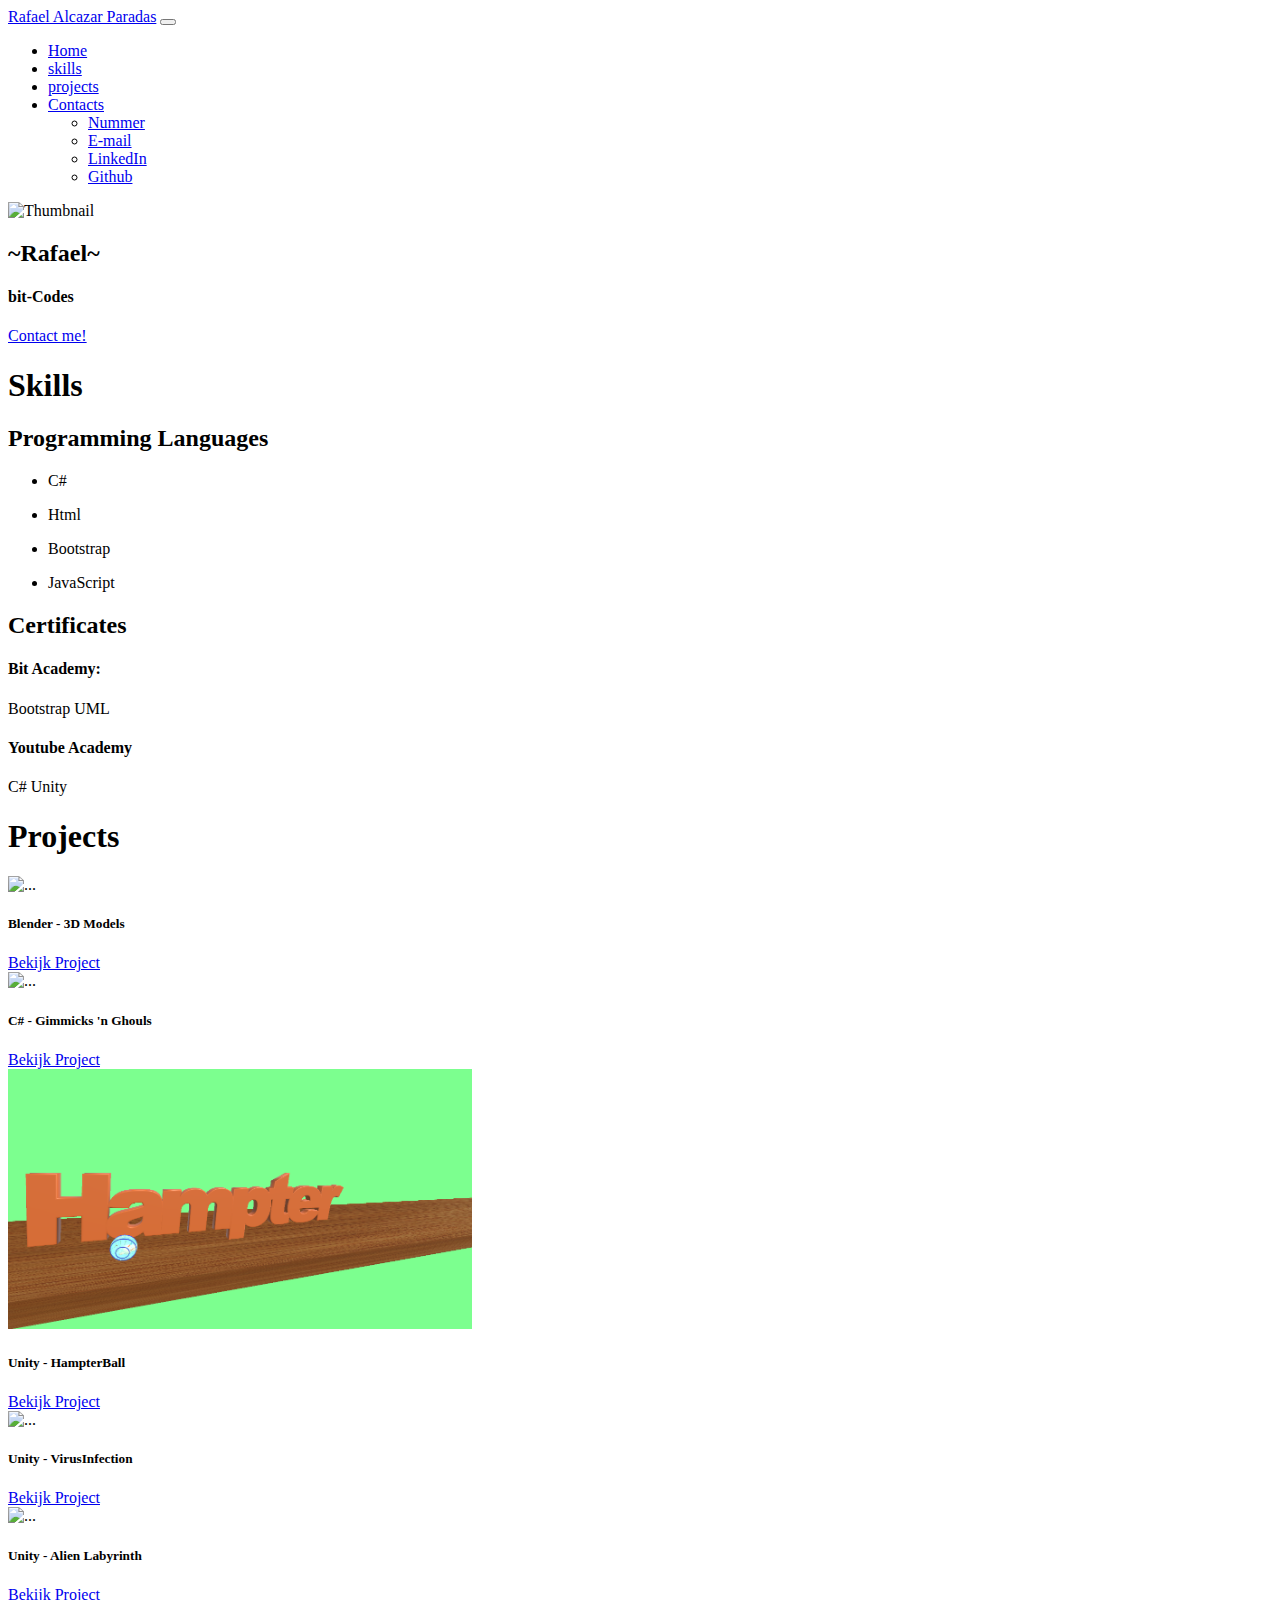
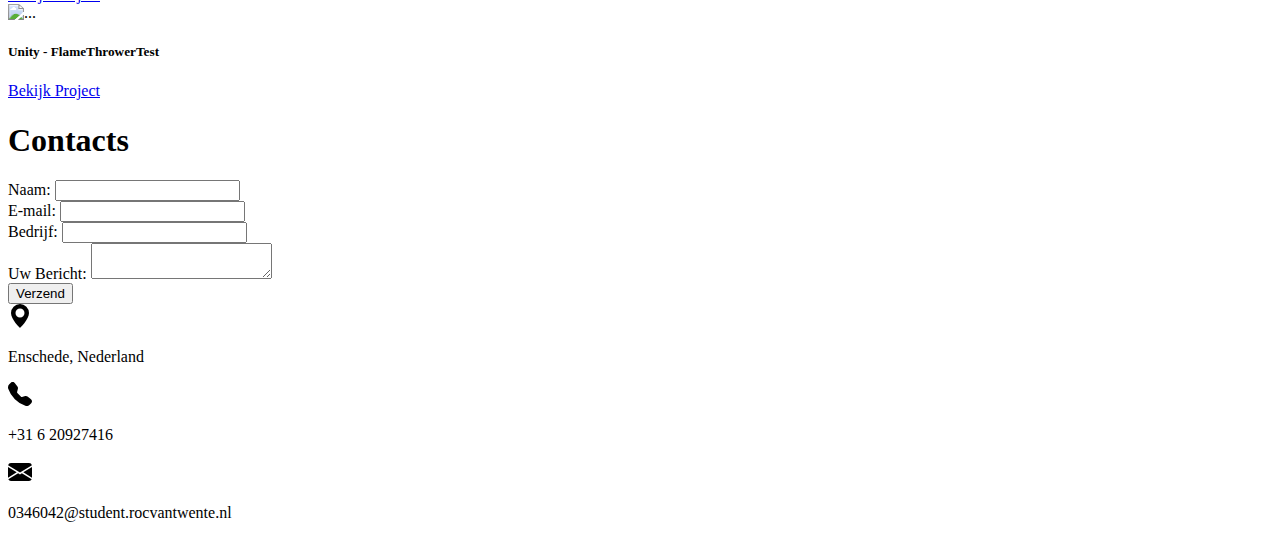
==== index.html @ 5693c3d3 "Add files via upload" ====
<!DOCTYPE html>
<html lang="en">

<head>
    <meta charset="UTF-8">
    <meta name="viewport" content="width=device-width, initial-scale=1.0">
    <title>Portfolio</title>

    <!-- Bootstrap Link -->
    <link href="https://cdn.jsdelivr.net/npm/bootstrap@5.3.2/dist/css/bootstrap.min.css" rel="stylesheet"
        integrity="sha384-T3c6CoIi6uLrA9TneNEoa7RxnatzjcDSCmG1MXxSR1GAsXEV/Dwwykc2MPK8M2HN" crossorigin="anonymous">
    <script src="https://cdn.jsdelivr.net/npm/bootstrap@5.3.2/dist/js/bootstrap.bundle.min.js"
        integrity="sha384-C6RzsynM9kWDrMNeT87bh95OGNyZPhcTNXj1NW7RuBCsyN/o0jlpcV8Qyq46cDfL"
        crossorigin="anonymous"></script>
</head>

<body>

    <!-- Navbar -->
    <nav class="navbar navbar-expand-lg bg-dark text-white" data-bs-theme="dark">
        <div class="container-fluid">
            <a class="navbar-brand fs-2" href="#">Rafael Alcazar Paradas</a>

            <button class="navbar-toggler" type="button" data-bs-toggle="collapse" data-bs-target="#navbarNav"
                aria-controls="navbarNav" aria-expanded="false" aria-label="Toggle navigation">
                <span class="navbar-toggler-icon"></span>
            </button>
        </div>

        <!-- navbar items -->
        <div class="collapse navbar-collapse p-1" id="navbarNav">
            <ul class="navbar-nav">
                <li class="nav-item">
                    <a class="nav-link active" aria-current="page" href="index.html">Home</a>
                </li>
                <li class="nav-item">
                    <a class="nav-link" href="#">skills</a>
                </li>
                <li class="nav-item">
                    <a class="nav-link" href="#">projects</a>
                </li>
                <li class="nav-item dropdown">
                    <a class="nav-link dropdown-toggle" href="#" role="button" data-bs-toggle="dropdown"
                        aria-expanded="false">
                        Contacts
                    </a>
                    <ul class="dropdown-menu">
                        <li><a class="dropdown-item" href="#">Nummer</a></li>
                        <li><a class="dropdown-item" href="#">E-mail</a></li>
                        <li><a class="dropdown-item" href="#">LinkedIn</a></li>
                        <li><a class="dropdown-item" href="#">Github</a></li>
                    </ul>
                </li>
            </ul>
        </div>
    </nav>

    <!--Thumbnail-->
    <header>
        <div class="card text-white border-0 ">
            <img src="https://picsum.photos/id/1/2000/700?grayscale" class="card-img w-100 img-fluid rounded-0" alt="Thumbnail">
            <div class="card-img-overlay">
                <div class="text-center">
                    <h2 class="card-title">~Rafael~</h2>
                    <h4 class="card-title">bit-Codes</h4>
                    <a href="#" class="btn btn-outline-light">Contact me!</a>
                </div>
            </div>
        </div>
    </header>

    <!--Skills-->
    <div class="container text-center py-3">
        <!--Title-->
        <h1>Skills</h1>
        <!--Programming Languages & Certificates-->
        <div class="row justify-content-center">
            <!--Programming Languages-->
            <div class="col-md-6 my-2">
                <div class="p-3 card h-100">
                    <h2 class="card-header bg-transparent">Programming Languages</h2>
                    <ul class="list-group list-group-flush">
                        <li class="list-group-item">
                            <p>C#</p>
                            <div class="progress" role="progressbar" aria-label="Default striped example"
                                aria-valuenow="10" aria-valuemin="0" aria-valuemax="100">
                                <div class="progress-bar progress-bar-striped" style="width: 70%"></div>
                            </div>
                        </li>

                        <li class="list-group-item">
                            <p>Html</p>
                            <div class="progress" role="progressbar" aria-label="Success striped example"
                                aria-valuenow="25" aria-valuemin="0" aria-valuemax="100">
                                <div class="progress-bar progress-bar-striped bg-success" style="width: 50%"></div>
                            </div>
                        </li>
                        <li class="list-group-item">
                            <p>Bootstrap</p>
                            <div class="progress" role="progressbar" aria-label="Info striped example"
                                aria-valuenow="50" aria-valuemin="0" aria-valuemax="100">
                                <div class="progress-bar progress-bar-striped bg-info" style="width: 35%"></div>
                            </div>
                        </li>
                        <li class="list-group-item">
                            <p>JavaScript</p>

                            <div class="progress" role="progressbar" aria-label="Warning striped example"
                                aria-valuenow="75" aria-valuemin="0" aria-valuemax="100">
                                <div class="progress-bar progress-bar-striped bg-warning" style="width: 5%"></div>
                            </div>
                        </li>
                    </ul>
                </div>
            </div>

            <!--Certificates-->
            <div class="col-md-6 my-2">
                <div class="p-3 card h-100">
                    <h2 class="card-header bg-transparent">Certificates</h2>
                    <h4 class="py-2">Bit Academy:</h4>
                    <span class="border border-1 p-1">Bootstrap</span>
                    <span class="border border-1 p-1">UML</span>

                    <h4 class="py-2">Youtube Academy</h4>
                    <span class="border border-1 p-1">C#</span>
                    <span class="border border-1 p-1">Unity</span>

                </div>
            </div>
        </div>
    </div>

    <!--Projects-->
    <div class="container text-center">
        <h1>Projects</h1>
        <div class="row row-cols-1 row-cols-md-3 g-4 py-3">
            <!--3D Models-->
            <div class="col">
                <div class="card h-100">
                    <img src="https://picsum.photos/2000/1250" class="card-img-top" alt="...">
                    <div class="card-body">
                        <h5 class="card-title">Blender - 3D Models</h5>
                        <a href="#" class="card-link">Bekijk Project</a>
                    </div>
                </div>
            </div>
            <!--Gimmicks And Ghouls-->
            <div class="col">
                <div class="card h-100">
                    <img src="https://picsum.photos/2000/1250" class="card-img-top" alt="...">
                    <div class="card-body">
                        <h5 class="card-title">C# - Gimmicks 'n Ghouls</h5>
                        <a href="#" class="card-link">Bekijk Project</a>
                    </div>
                </div>
            </div>
            <!--HampterBall-->
            <div class="col">
                <div class="card h-100">
                    <img src="HampterBall.png" class="card-img-top" style="height: 260px;" alt="HampterBall">
                    <div class="card-body">
                        <h5 class="card-title">Unity - HampterBall</h5>
                        <a href="hampterBall.html" class="card-link">Bekijk Project</a>
                    </div>
                </div>
            </div>
            <!--VirusInfection-->
            <div class="col">
                <div class="card h-100">
                    <img src="https://picsum.photos/2000/1250" class="card-img-top" alt="...">
                    <div class="card-body">
                        <h5 class="card-title">Unity - VirusInfection</h5>
                        <a href="#" class="card-link">Bekijk Project</a>
                    </div>
                </div>
            </div>
            <!--Alien Labyrinth-->
            <div class="col">
                <div class="card h-100">
                    <img src="https://picsum.photos/2000/1250" class="card-img-top" alt="...">
                    <div class="card-body">
                        <h5 class="card-title">Unity - Alien Labyrinth</h5>
                        <a href="#" class="card-link">Bekijk Project</a>
                    </div>
                </div>
            </div>
            <!--FlameThrowerTest-->
            <div class="col">
                <div class="card h-100">
                    <img src="https://picsum.photos/2000/1250" class="card-img-top" alt="...">
                    <div class="card-body">
                        <h5 class="card-title">Unity - FlameThrowerTest</h5>
                        <a href="#" class="card-link">Bekijk Project</a>
                    </div>
                </div>
            </div>
        </div>
    </div>
    
    <!--Contacts-->
    <div class="container text-center py-2">
        <h1>Contacts</h1>
        <!--Upper-->
        <div class="row text-center">
            <!--Invul-->
            <div class="col-sm-8">
                <form>
                    <div class="row">
                        <div class="col-md-6 my-2 py-2">
                            <label for="Naam" class="form-label">Naam:</label>
                            <input type="email" class="form-control" id="Naam">
                        </div>
                        <div class="col-md-6 my-2 py-2">
                            <label for="Email" class="form-label">E-mail:</label>
                            <input type="email" class="form-control" id="Email">
                        </div>
                    </div>
                    <div class="row">
                        <div class="col py-2">
                            <label for="Bedrijf" class="form-label">Bedrijf:</label>
                            <input type="email" class="form-control" id="Bedrijf">
                        </div>
                    </div>
                    <div class="row">
                        <div class="col py-2">
                            <label for="Uwbericht" class="form-label">Uw Bericht:</label>
                            <textarea class="form-control" id="Uwbericht" required></textarea>
                        </div>
                    </div>
                    <div class="row">
                        <div class="col col-sm-12 py-2">
                            <button type="submit" class="btn btn-primary">Verzend</button>
                        </div>
                    </div>
                </form>
            </div>

            <!--Info-->
            <div class="col-sm-4 p-5">
                <svg xmlns="http://www.w3.org/2000/svg" width="24" height="24" fill="currentColor"
                    class="bi bi-geo-alt-fill" viewBox="0 0 16 16">
                    <path d="M8 16s6-5.686 6-10A6 6 0 0 0 2 6c0 4.314 6 10 6 10m0-7a3 3 0 1 1 0-6 3 3 0 0 1 0 6" />
                </svg>
                <p>Enschede, Nederland</p>

                <svg xmlns="http://www.w3.org/2000/svg" width="24" height="24" fill="currentColor"
                    class="bi bi-telephone-fill" viewBox="0 0 16 16">
                    <path fill-rule="evenodd"
                        d="M1.885.511a1.745 1.745 0 0 1 2.61.163L6.29 2.98c.329.423.445.974.315 1.494l-.547 2.19a.678.678 0 0 0 .178.643l2.457 2.457a.678.678 0 0 0 .644.178l2.189-.547a1.745 1.745 0 0 1 1.494.315l2.306 1.794c.829.645.905 1.87.163 2.611l-1.034 1.034c-.74.74-1.846 1.065-2.877.702a18.634 18.634 0 0 1-7.01-4.42 18.634 18.634 0 0 1-4.42-7.009c-.362-1.03-.037-2.137.703-2.877L1.885.511z" />
                </svg>
                <p>+31 6 20927416</p>

                <svg xmlns="http://www.w3.org/2000/svg" width="24" height="24" fill="currentColor"
                    class="bi bi-envelope-fill" viewBox="0 0 16 16">
                    <path
                        d="M.05 3.555A2 2 0 0 1 2 2h12a2 2 0 0 1 1.95 1.555L8 8.414.05 3.555ZM0 4.697v7.104l5.803-3.558zM6.761 8.83l-6.57 4.027A2 2 0 0 0 2 14h12a2 2 0 0 0 1.808-1.144l-6.57-4.027L8 9.586l-1.239-.757Zm3.436-.586L16 11.801V4.697l-5.803 3.546Z" />
                </svg>
                <p>0346042@student.rocvantwente.nl</p>
            </div>
        </div>
    </div>
</body>

</html>
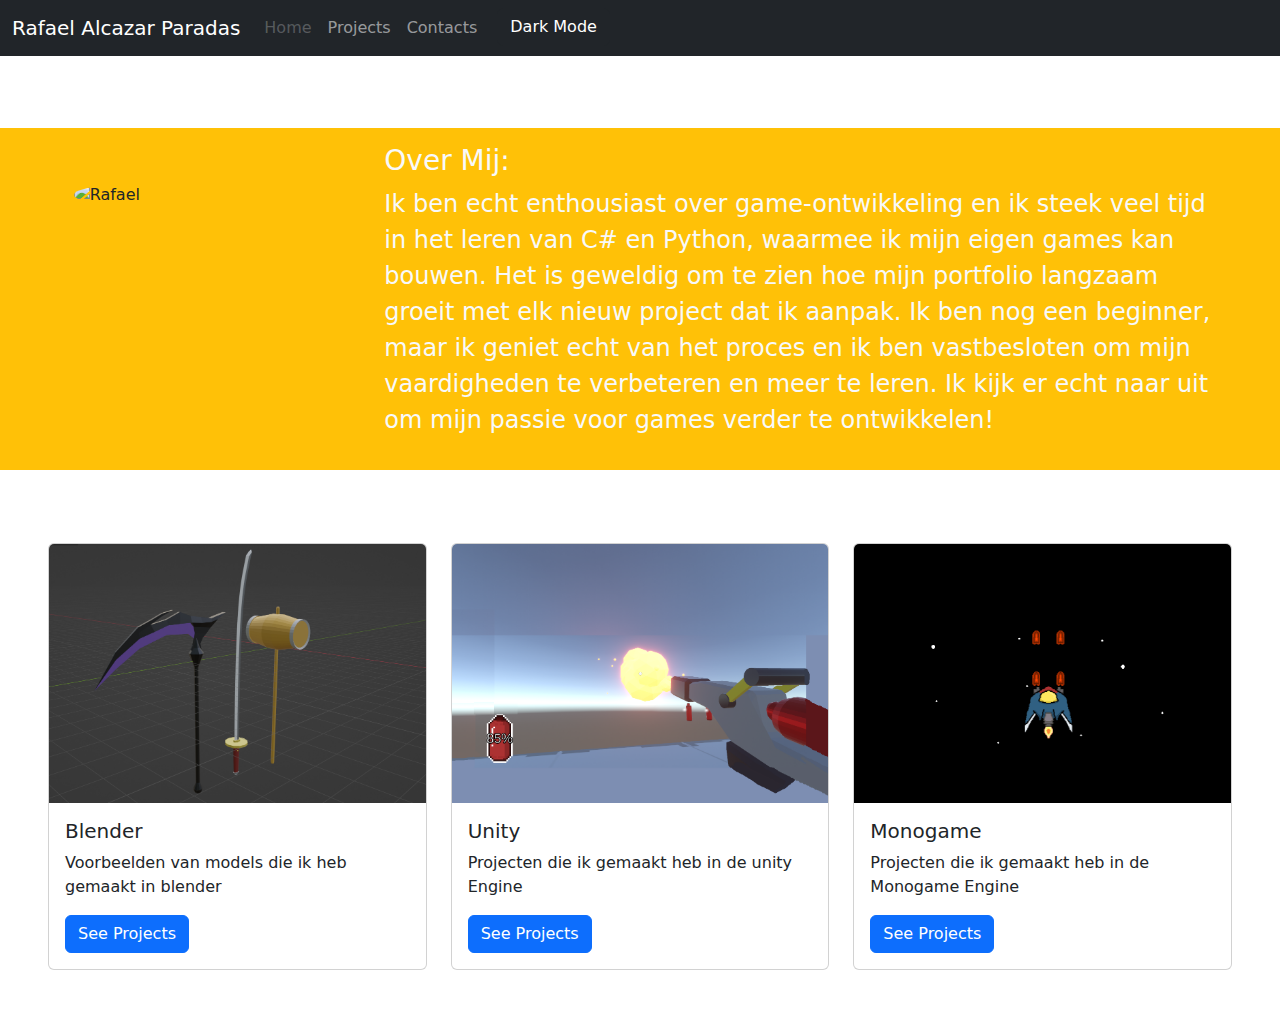
==== commit bf93255a: "New website Yippeee" ====
--- a/index.html
+++ b/index.html
@@ -1,265 +1,102 @@
-<!DOCTYPE html>
-<html lang="en">
-
-<head>
-    <meta charset="UTF-8">
-    <meta name="viewport" content="width=device-width, initial-scale=1.0">
-    <title>Portfolio</title>
-
-    <!-- Bootstrap Link -->
-    <link href="https://cdn.jsdelivr.net/npm/bootstrap@5.3.2/dist/css/bootstrap.min.css" rel="stylesheet"
-        integrity="sha384-T3c6CoIi6uLrA9TneNEoa7RxnatzjcDSCmG1MXxSR1GAsXEV/Dwwykc2MPK8M2HN" crossorigin="anonymous">
-    <script src="https://cdn.jsdelivr.net/npm/bootstrap@5.3.2/dist/js/bootstrap.bundle.min.js"
-        integrity="sha384-C6RzsynM9kWDrMNeT87bh95OGNyZPhcTNXj1NW7RuBCsyN/o0jlpcV8Qyq46cDfL"
-        crossorigin="anonymous"></script>
-</head>
-
-<body>
-
-    <!-- Navbar -->
-    <nav class="navbar navbar-expand-lg bg-dark text-white" data-bs-theme="dark">
-        <div class="container-fluid">
-            <a class="navbar-brand fs-2" href="#">Rafael Alcazar Paradas</a>
-
-            <button class="navbar-toggler" type="button" data-bs-toggle="collapse" data-bs-target="#navbarNav"
-                aria-controls="navbarNav" aria-expanded="false" aria-label="Toggle navigation">
-                <span class="navbar-toggler-icon"></span>
-            </button>
-        </div>
-
-        <!-- navbar items -->
-        <div class="collapse navbar-collapse p-1" id="navbarNav">
-            <ul class="navbar-nav">
-                <li class="nav-item">
-                    <a class="nav-link active" aria-current="page" href="index.html">Home</a>
-                </li>
-                <li class="nav-item">
-                    <a class="nav-link" href="#">skills</a>
-                </li>
-                <li class="nav-item">
-                    <a class="nav-link" href="#">projects</a>
-                </li>
-                <li class="nav-item dropdown">
-                    <a class="nav-link dropdown-toggle" href="#" role="button" data-bs-toggle="dropdown"
-                        aria-expanded="false">
-                        Contacts
-                    </a>
-                    <ul class="dropdown-menu">
-                        <li><a class="dropdown-item" href="#">Nummer</a></li>
-                        <li><a class="dropdown-item" href="#">E-mail</a></li>
-                        <li><a class="dropdown-item" href="#">LinkedIn</a></li>
-                        <li><a class="dropdown-item" href="#">Github</a></li>
-                    </ul>
-                </li>
-            </ul>
-        </div>
-    </nav>
-
-    <!--Thumbnail-->
-    <header>
-        <div class="card text-white border-0 ">
-            <img src="https://picsum.photos/id/1/2000/700?grayscale" class="card-img w-100 img-fluid rounded-0" alt="Thumbnail">
-            <div class="card-img-overlay">
-                <div class="text-center">
-                    <h2 class="card-title">~Rafael~</h2>
-                    <h4 class="card-title">bit-Codes</h4>
-                    <a href="#" class="btn btn-outline-light">Contact me!</a>
-                </div>
-            </div>
-        </div>
-    </header>
-
-    <!--Skills-->
-    <div class="container text-center py-3">
-        <!--Title-->
-        <h1>Skills</h1>
-        <!--Programming Languages & Certificates-->
-        <div class="row justify-content-center">
-            <!--Programming Languages-->
-            <div class="col-md-6 my-2">
-                <div class="p-3 card h-100">
-                    <h2 class="card-header bg-transparent">Programming Languages</h2>
-                    <ul class="list-group list-group-flush">
-                        <li class="list-group-item">
-                            <p>C#</p>
-                            <div class="progress" role="progressbar" aria-label="Default striped example"
-                                aria-valuenow="10" aria-valuemin="0" aria-valuemax="100">
-                                <div class="progress-bar progress-bar-striped" style="width: 70%"></div>
-                            </div>
-                        </li>
-
-                        <li class="list-group-item">
-                            <p>Html</p>
-                            <div class="progress" role="progressbar" aria-label="Success striped example"
-                                aria-valuenow="25" aria-valuemin="0" aria-valuemax="100">
-                                <div class="progress-bar progress-bar-striped bg-success" style="width: 50%"></div>
-                            </div>
-                        </li>
-                        <li class="list-group-item">
-                            <p>Bootstrap</p>
-                            <div class="progress" role="progressbar" aria-label="Info striped example"
-                                aria-valuenow="50" aria-valuemin="0" aria-valuemax="100">
-                                <div class="progress-bar progress-bar-striped bg-info" style="width: 35%"></div>
-                            </div>
-                        </li>
-                        <li class="list-group-item">
-                            <p>JavaScript</p>
-
-                            <div class="progress" role="progressbar" aria-label="Warning striped example"
-                                aria-valuenow="75" aria-valuemin="0" aria-valuemax="100">
-                                <div class="progress-bar progress-bar-striped bg-warning" style="width: 5%"></div>
-                            </div>
-                        </li>
-                    </ul>
-                </div>
-            </div>
-
-            <!--Certificates-->
-            <div class="col-md-6 my-2">
-                <div class="p-3 card h-100">
-                    <h2 class="card-header bg-transparent">Certificates</h2>
-                    <h4 class="py-2">Bit Academy:</h4>
-                    <span class="border border-1 p-1">Bootstrap</span>
-                    <span class="border border-1 p-1">UML</span>
-
-                    <h4 class="py-2">Youtube Academy</h4>
-                    <span class="border border-1 p-1">C#</span>
-                    <span class="border border-1 p-1">Unity</span>
-
-                </div>
-            </div>
-        </div>
-    </div>
-
-    <!--Projects-->
-    <div class="container text-center">
-        <h1>Projects</h1>
-        <div class="row row-cols-1 row-cols-md-3 g-4 py-3">
-            <!--3D Models-->
-            <div class="col">
-                <div class="card h-100">
-                    <img src="https://picsum.photos/2000/1250" class="card-img-top" alt="...">
-                    <div class="card-body">
-                        <h5 class="card-title">Blender - 3D Models</h5>
-                        <a href="#" class="card-link">Bekijk Project</a>
-                    </div>
-                </div>
-            </div>
-            <!--Gimmicks And Ghouls-->
-            <div class="col">
-                <div class="card h-100">
-                    <img src="https://picsum.photos/2000/1250" class="card-img-top" alt="...">
-                    <div class="card-body">
-                        <h5 class="card-title">C# - Gimmicks 'n Ghouls</h5>
-                        <a href="#" class="card-link">Bekijk Project</a>
-                    </div>
-                </div>
-            </div>
-            <!--HampterBall-->
-            <div class="col">
-                <div class="card h-100">
-                    <img src="HampterBall.png" class="card-img-top" style="height: 260px;" alt="HampterBall">
-                    <div class="card-body">
-                        <h5 class="card-title">Unity - HampterBall</h5>
-                        <a href="hampterBall.html" class="card-link">Bekijk Project</a>
-                    </div>
-                </div>
-            </div>
-            <!--VirusInfection-->
-            <div class="col">
-                <div class="card h-100">
-                    <img src="https://picsum.photos/2000/1250" class="card-img-top" alt="...">
-                    <div class="card-body">
-                        <h5 class="card-title">Unity - VirusInfection</h5>
-                        <a href="#" class="card-link">Bekijk Project</a>
-                    </div>
-                </div>
-            </div>
-            <!--Alien Labyrinth-->
-            <div class="col">
-                <div class="card h-100">
-                    <img src="https://picsum.photos/2000/1250" class="card-img-top" alt="...">
-                    <div class="card-body">
-                        <h5 class="card-title">Unity - Alien Labyrinth</h5>
-                        <a href="#" class="card-link">Bekijk Project</a>
-                    </div>
-                </div>
-            </div>
-            <!--FlameThrowerTest-->
-            <div class="col">
-                <div class="card h-100">
-                    <img src="https://picsum.photos/2000/1250" class="card-img-top" alt="...">
-                    <div class="card-body">
-                        <h5 class="card-title">Unity - FlameThrowerTest</h5>
-                        <a href="#" class="card-link">Bekijk Project</a>
-                    </div>
-                </div>
-            </div>
-        </div>
-    </div>
-    
-    <!--Contacts-->
-    <div class="container text-center py-2">
-        <h1>Contacts</h1>
-        <!--Upper-->
-        <div class="row text-center">
-            <!--Invul-->
-            <div class="col-sm-8">
-                <form>
-                    <div class="row">
-                        <div class="col-md-6 my-2 py-2">
-                            <label for="Naam" class="form-label">Naam:</label>
-                            <input type="email" class="form-control" id="Naam">
-                        </div>
-                        <div class="col-md-6 my-2 py-2">
-                            <label for="Email" class="form-label">E-mail:</label>
-                            <input type="email" class="form-control" id="Email">
-                        </div>
-                    </div>
-                    <div class="row">
-                        <div class="col py-2">
-                            <label for="Bedrijf" class="form-label">Bedrijf:</label>
-                            <input type="email" class="form-control" id="Bedrijf">
-                        </div>
-                    </div>
-                    <div class="row">
-                        <div class="col py-2">
-                            <label for="Uwbericht" class="form-label">Uw Bericht:</label>
-                            <textarea class="form-control" id="Uwbericht" required></textarea>
-                        </div>
-                    </div>
-                    <div class="row">
-                        <div class="col col-sm-12 py-2">
-                            <button type="submit" class="btn btn-primary">Verzend</button>
-                        </div>
-                    </div>
-                </form>
-            </div>
-
-            <!--Info-->
-            <div class="col-sm-4 p-5">
-                <svg xmlns="http://www.w3.org/2000/svg" width="24" height="24" fill="currentColor"
-                    class="bi bi-geo-alt-fill" viewBox="0 0 16 16">
-                    <path d="M8 16s6-5.686 6-10A6 6 0 0 0 2 6c0 4.314 6 10 6 10m0-7a3 3 0 1 1 0-6 3 3 0 0 1 0 6" />
-                </svg>
-                <p>Enschede, Nederland</p>
-
-                <svg xmlns="http://www.w3.org/2000/svg" width="24" height="24" fill="currentColor"
-                    class="bi bi-telephone-fill" viewBox="0 0 16 16">
-                    <path fill-rule="evenodd"
-                        d="M1.885.511a1.745 1.745 0 0 1 2.61.163L6.29 2.98c.329.423.445.974.315 1.494l-.547 2.19a.678.678 0 0 0 .178.643l2.457 2.457a.678.678 0 0 0 .644.178l2.189-.547a1.745 1.745 0 0 1 1.494.315l2.306 1.794c.829.645.905 1.87.163 2.611l-1.034 1.034c-.74.74-1.846 1.065-2.877.702a18.634 18.634 0 0 1-7.01-4.42 18.634 18.634 0 0 1-4.42-7.009c-.362-1.03-.037-2.137.703-2.877L1.885.511z" />
-                </svg>
-                <p>+31 6 20927416</p>
-
-                <svg xmlns="http://www.w3.org/2000/svg" width="24" height="24" fill="currentColor"
-                    class="bi bi-envelope-fill" viewBox="0 0 16 16">
-                    <path
-                        d="M.05 3.555A2 2 0 0 1 2 2h12a2 2 0 0 1 1.95 1.555L8 8.414.05 3.555ZM0 4.697v7.104l5.803-3.558zM6.761 8.83l-6.57 4.027A2 2 0 0 0 2 14h12a2 2 0 0 0 1.808-1.144l-6.57-4.027L8 9.586l-1.239-.757Zm3.436-.586L16 11.801V4.697l-5.803 3.546Z" />
-                </svg>
-                <p>0346042@student.rocvantwente.nl</p>
-            </div>
-        </div>
-    </div>
-</body>
-
+<!DOCTYPE html>
+<html lang="en">
+
+<head>
+    <title>Portfolio Rafael</title>
+    <meta charset="utf-8">
+    <meta name="viewport" content="width=device-width, initial-scale=1">
+    <link href="https://cdn.jsdelivr.net/npm/bootstrap@5.3.3/dist/css/bootstrap.min.css" rel="stylesheet">
+    <script src="https://cdn.jsdelivr.net/npm/bootstrap@5.3.3/dist/js/bootstrap.bundle.min.js"></script>
+    <script src="script.js"></script>
+</head>
+
+<body style="max-width: 100%; overflow-x: hidden;">
+
+    <!--Navbar-->
+    <nav id="AlrDark" class="navbar navbar-expand-sm bg-dark navbar-dark fixed-top justify-content-center">
+        <div class="container-fluid">
+            <a class="navbar-brand" href="#">Rafael Alcazar Paradas</a>
+            <button class="navbar-toggler" type="button" data-bs-toggle="collapse" data-bs-target="#collapsibleNavbar">
+                <span class="navbar-toggler-icon"></span>
+            </button>
+            <div class="collapse navbar-collapse" id="collapsibleNavbar">
+                <!-- Links -->
+                <ul class="navbar-nav">
+                    <li class="nav-item">
+                        <a class="nav-link disabled" href="#">Home</a>
+                    </li>
+                    <li class="nav-item">
+                        <a class="nav-link" href="#Projects">Projects</a>
+                    </li>
+                    <li class="nav-item">
+                        <a class="nav-link" href="#">Contacts</a>
+                    </li>
+                    <li>
+                        <div id="Buttonbg" class="container bg-transparent">
+                            <button id="button" type="button" class="btn btn-dark" onclick="DarkMode()">Dark Mode</button>
+                        </div>
+                    </li>
+                </ul>
+            </div>
+        </div>
+    </nav>
+
+    <!--Bottom text-->
+    <div class="row justify-content-center container.fluid bg-warning" style="margin-top:10%; margin-bottom:2%;">
+        <div class="col-xl-2 container rounded-1">
+            <img id="Picture" src="rafael.jpg" style="
+            width: 80%; margin-top: 20%" class="card-img-top rounded-circle py-3 mx-auto d-block" alt="Rafael">
+        </div>
+        <div class="col-sm-8 container-fluid text-light p-3">
+            <h3>Over Mij:</h3>
+            <p class="fs-4">Ik ben echt enthousiast over game-ontwikkeling en ik steek veel tijd in het leren van C# en
+                Python,
+                waarmee
+                ik mijn eigen games kan bouwen. Het is geweldig om te zien hoe mijn portfolio langzaam groeit met elk
+                nieuw
+                project dat ik aanpak. Ik ben nog een beginner, maar ik geniet echt van het proces en ik ben
+                vastbesloten om
+                mijn vaardigheden te verbeteren en meer te leren. Ik kijk er echt naar uit om mijn passie voor games
+                verder
+                te ontwikkelen!</p>
+        </div>
+    </div>
+
+    <div id="Projects" class="row justify-content-center row-cols-1 row-cols-md-3 g-4 p-5">
+        <div class="col">
+            <div class="card h-100">
+                <img src="Blender.png" class="card-img-top" alt="Blender">
+                <div class="card-body">
+                    <h5 class="card-title">Blender</h5>
+                    <p class="card-text">Voorbeelden van models die ik heb gemaakt in blender</p>
+                    <a href="blender.html" class="btn btn-primary">See Projects</a>
+                </div>
+            </div>
+        </div>
+        <div class="col">
+            <div class="card h-100">
+                <img src="FlamethrowerTechDemo.png" class="card-img-top" alt="Unity">
+                <div class="card-body">
+                    <h5 class="card-title">Unity</h5>
+                    <p class="card-text">Projecten die ik gemaakt heb in de unity Engine</p>
+                    <a href="#" class="btn btn-primary">See Projects</a>
+                </div>
+            </div>
+        </div>
+        <div class="col">
+            <div class="card h-100">
+                <img src="SpaceShooter.png" class="card-img-top" alt="monogame">
+                <div class="card-body">
+                    <h5 class="card-title">Monogame</h5>
+                    <p class="card-text">Projecten die ik gemaakt heb in de Monogame Engine</p>
+                    <a href="monogame.html" class="btn btn-primary">See Projects</a>
+                </div>
+            </div>
+        </div>
+    </div>
+
+
+
+</body>
+
 </html>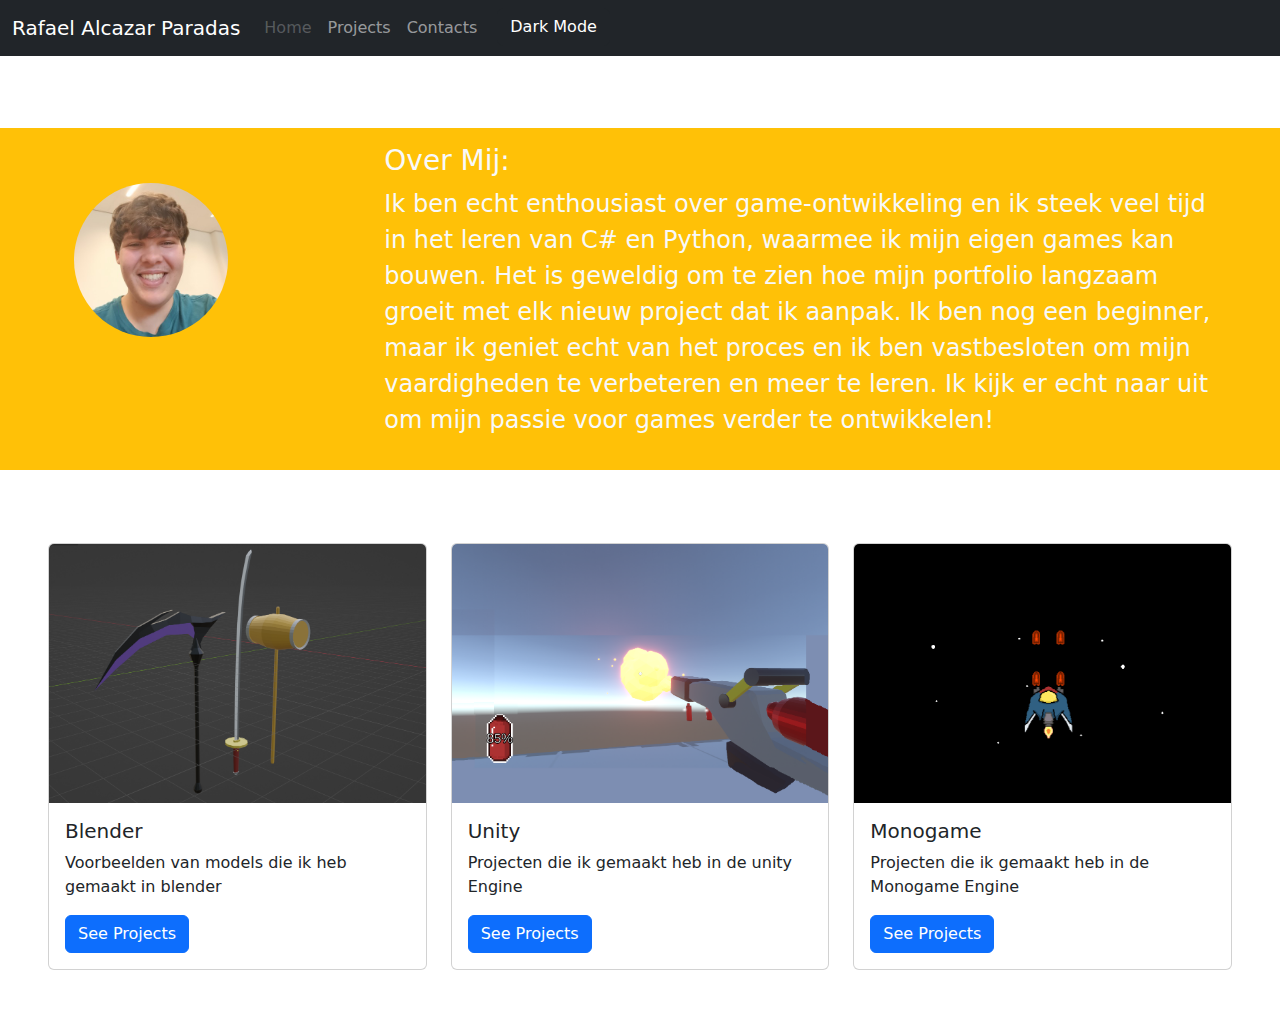
==== commit 7e3cdf8d: "hoofdletters verandert" ====
--- a/index.html
+++ b/index.html
@@ -44,7 +44,7 @@
     <!--Bottom text-->
     <div class="row justify-content-center container.fluid bg-warning" style="margin-top:10%; margin-bottom:2%;">
         <div class="col-xl-2 container rounded-1">
-            <img id="Picture" src="rafael.jpg" style="
+            <img id="Picture" src="Rafael.jpg" style="
             width: 80%; margin-top: 20%" class="card-img-top rounded-circle py-3 mx-auto d-block" alt="Rafael">
         </div>
         <div class="col-sm-8 container-fluid text-light p-3">
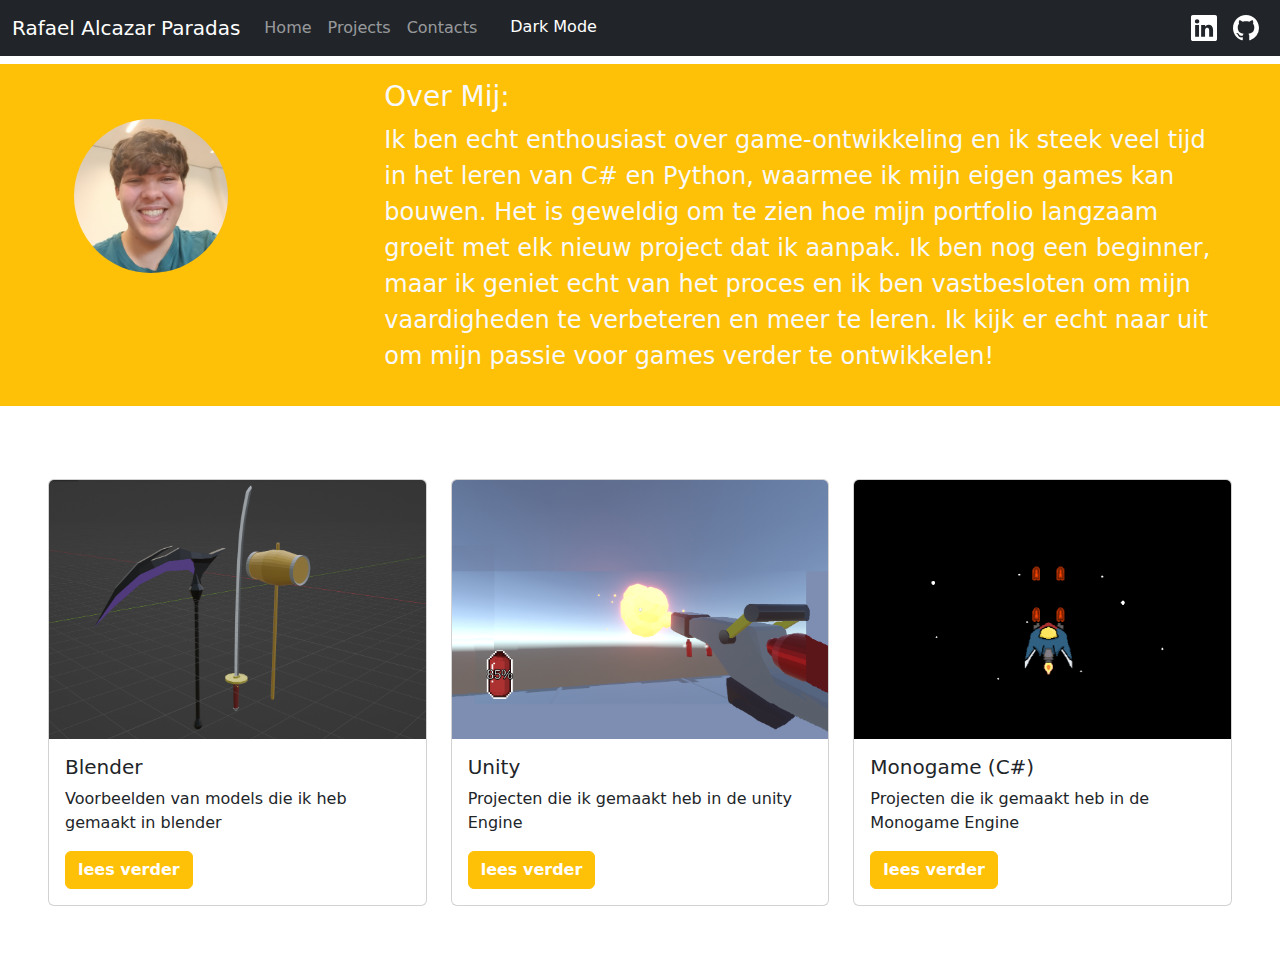
==== commit 4f0e6e0d: "Locatie fix" ====
--- a/index.html
+++ b/index.html
@@ -8,6 +8,7 @@
     <link href="https://cdn.jsdelivr.net/npm/bootstrap@5.3.3/dist/css/bootstrap.min.css" rel="stylesheet">
     <script src="https://cdn.jsdelivr.net/npm/bootstrap@5.3.3/dist/js/bootstrap.bundle.min.js"></script>
     <script src="script.js"></script>
+    <link rel="stylesheet" href="inline.css">
 </head>
 
 <body style="max-width: 100%; overflow-x: hidden;">
@@ -23,18 +24,35 @@
                 <!-- Links -->
                 <ul class="navbar-nav">
                     <li class="nav-item">
-                        <a class="nav-link disabled" href="#">Home</a>
+                        <a class="nav-link" href="index.html">Home</a>
                     </li>
                     <li class="nav-item">
-                        <a class="nav-link" href="#Projects">Projects</a>
+                        <a class="nav-link" href="index.html#Projects">Projects</a>
                     </li>
                     <li class="nav-item">
                         <a class="nav-link" href="#">Contacts</a>
                     </li>
                     <li>
                         <div id="Buttonbg" class="container bg-transparent">
-                            <button id="button" type="button" class="btn btn-dark" onclick="DarkMode()">Dark Mode</button>
+                            <button id="button" type="button" class="btn btn-dark" onclick="DarkMode()">Dark
+                                Mode</button>
                         </div>
+                    </li>
+                </ul>
+                <ul class="navbar-nav iconClass"> 
+                    <li class="nav-item px-2">
+                        <svg xmlns="http://www.w3.org/2000/svg" width="26" height="26" fill="white"
+                            class="bi bi-linkedin" viewBox="0 0 16 16">
+                            <path
+                                d="M0 1.146C0 .513.526 0 1.175 0h13.65C15.474 0 16 .513 16 1.146v13.708c0 .633-.526 1.146-1.175 1.146H1.175C.526 16 0 15.487 0 14.854zm4.943 12.248V6.169H2.542v7.225zm-1.2-8.212c.837 0 1.358-.554 1.358-1.248-.015-.709-.52-1.248-1.342-1.248S2.4 3.226 2.4 3.934c0 .694.521 1.248 1.327 1.248zm4.908 8.212V9.359c0-.216.016-.432.08-.586.173-.431.568-.878 1.232-.878.869 0 1.216.662 1.216 1.634v3.865h2.401V9.25c0-2.22-1.184-3.252-2.764-3.252-1.274 0-1.845.7-2.165 1.193v.025h-.016l.016-.025V6.169h-2.4c.03.678 0 7.225 0 7.225z" />
+                        </svg>
+                    </li>
+                    <li class="nav-item px-2"> 
+                        <svg xmlns="http://www.w3.org/2000/svg" width="26" height="26" fill="white"
+                            class="bi bi-github" viewBox="0 0 16 16">
+                            <path
+                                d="M8 0C3.58 0 0 3.58 0 8c0 3.54 2.29 6.53 5.47 7.59.4.07.55-.17.55-.38 0-.19-.01-.82-.01-1.49-2.01.37-2.53-.49-2.69-.94-.09-.23-.48-.94-.82-1.13-.28-.15-.68-.52-.01-.53.63-.01 1.08.58 1.23.82.72 1.21 1.87.87 2.33.66.07-.52.28-.87.51-1.07-1.78-.2-3.64-.89-3.64-3.95 0-.87.31-1.59.82-2.15-.08-.2-.36-1.02.08-2.12 0 0 .67-.21 2.2.82.64-.18 1.32-.27 2-.27s1.36.09 2 .27c1.53-1.04 2.2-.82 2.2-.82.44 1.1.16 1.92.08 2.12.51.56.82 1.27.82 2.15 0 3.07-1.87 3.75-3.65 3.95.29.25.54.73.54 1.48 0 1.07-.01 1.93-.01 2.2 0 .21.15.46.55.38A8.01 8.01 0 0 0 16 8c0-4.42-3.58-8-8-8" />
+                        </svg>
                     </li>
                 </ul>
             </div>
@@ -42,7 +60,7 @@
     </nav>
 
     <!--Bottom text-->
-    <div class="row justify-content-center container.fluid bg-warning" style="margin-top:10%; margin-bottom:2%;">
+    <div class="row justify-content-center container.fluid bg-warning HeaderClass">
         <div class="col-xl-2 container rounded-1">
             <img id="Picture" src="Rafael.jpg" style="
             width: 80%; margin-top: 20%" class="card-img-top rounded-circle py-3 mx-auto d-block" alt="Rafael">
@@ -69,7 +87,7 @@
                 <div class="card-body">
                     <h5 class="card-title">Blender</h5>
                     <p class="card-text">Voorbeelden van models die ik heb gemaakt in blender</p>
-                    <a href="blender.html" class="btn btn-primary">See Projects</a>
+                    <a href="blender.html" class="btn btn-warning text-white"><strong>lees verder</strong></a>
                 </div>
             </div>
         </div>
@@ -79,7 +97,7 @@
                 <div class="card-body">
                     <h5 class="card-title">Unity</h5>
                     <p class="card-text">Projecten die ik gemaakt heb in de unity Engine</p>
-                    <a href="#" class="btn btn-primary">See Projects</a>
+                    <a href="unity.html" class="btn btn-warning text-white"><strong>lees verder</strong></a>
                 </div>
             </div>
         </div>
@@ -87,9 +105,9 @@
             <div class="card h-100">
                 <img src="SpaceShooter.png" class="card-img-top" alt="monogame">
                 <div class="card-body">
-                    <h5 class="card-title">Monogame</h5>
+                    <h5 class="card-title">Monogame (C#)</h5>
                     <p class="card-text">Projecten die ik gemaakt heb in de Monogame Engine</p>
-                    <a href="monogame.html" class="btn btn-primary">See Projects</a>
+                    <a href="monogame.html" class="btn btn-warning text-white"><strong>lees verder</strong></a>
                 </div>
             </div>
         </div>
--- a/inline.css
+++ b/inline.css
@@ -0,0 +1,32 @@
+.iconClass{
+  position: absolute; 
+  right: 1%;
+}
+
+.HeaderClass{
+  margin-top: 5%;
+  margin-bottom:2%;
+}
+/* `sm` applies to x-small devices (portrait phones, less than 576px) */
+@media (max-width: 575.98px) { 
+  .iconClass{
+    position: relative; 
+  }
+
+  .HeaderClass{
+    margin-top: 15%;
+    margin-bottom:2%;
+  }
+ }
+
+/* // `md` applies to small devices (landscape phones, less than 768px)*/
+@media (max-width: 767.98px) {  }
+
+/* // `lg` applies to medium devices (tablets, less than 992px)*/
+@media (max-width: 991.98px) {  }
+
+/* // `xl` applies to large devices (desktops, less than 1200px)*/
+@media (max-width: 1199.98px) {  }
+
+/* // `xxl` applies to x-large devices (large desktops, less than 1400px)*/
+@media (max-width: 1399.98px) {  }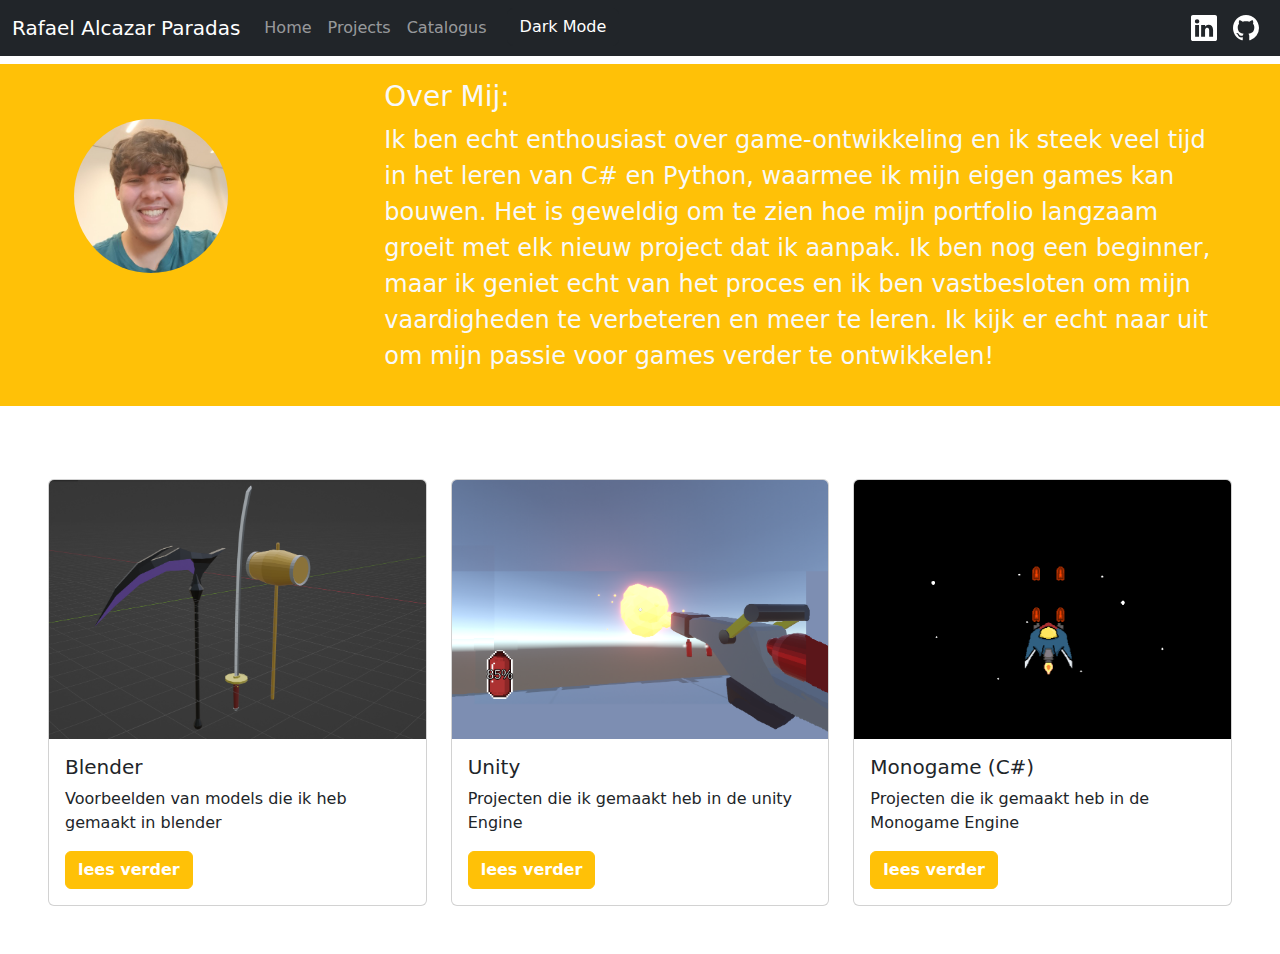
==== commit 925f9651: "Feature Hyperlink changes" ====
--- a/index.html
+++ b/index.html
@@ -30,7 +30,7 @@
                         <a class="nav-link" href="index.html#Projects">Projects</a>
                     </li>
                     <li class="nav-item">
-                        <a class="nav-link" href="#">Contacts</a>
+                        <a class="nav-link" href="blender.html#Catalogus">Catalogus</a>
                     </li>
                     <li>
                         <div id="Buttonbg" class="container bg-transparent">
@@ -39,20 +39,24 @@
                         </div>
                     </li>
                 </ul>
-                <ul class="navbar-nav iconClass"> 
+                <ul class="navbar-nav iconClass">
                     <li class="nav-item px-2">
-                        <svg xmlns="http://www.w3.org/2000/svg" width="26" height="26" fill="white"
-                            class="bi bi-linkedin" viewBox="0 0 16 16">
-                            <path
-                                d="M0 1.146C0 .513.526 0 1.175 0h13.65C15.474 0 16 .513 16 1.146v13.708c0 .633-.526 1.146-1.175 1.146H1.175C.526 16 0 15.487 0 14.854zm4.943 12.248V6.169H2.542v7.225zm-1.2-8.212c.837 0 1.358-.554 1.358-1.248-.015-.709-.52-1.248-1.342-1.248S2.4 3.226 2.4 3.934c0 .694.521 1.248 1.327 1.248zm4.908 8.212V9.359c0-.216.016-.432.08-.586.173-.431.568-.878 1.232-.878.869 0 1.216.662 1.216 1.634v3.865h2.401V9.25c0-2.22-1.184-3.252-2.764-3.252-1.274 0-1.845.7-2.165 1.193v.025h-.016l.016-.025V6.169h-2.4c.03.678 0 7.225 0 7.225z" />
-                        </svg>
+                        <a href="https://www.linkedin.com/in/rafael-alcazar-paradas-52062626b/" target="_blank"
+                            style="text-decoration: none; color: white;">
+                            <svg xmlns="http://www.w3.org/2000/svg" width="26" height="26" fill="white"
+                                class="bi bi-linkedin" viewBox="0 0 16 16">
+                                <path
+                                    d="M0 1.146C0 .513.526 0 1.175 0h13.65C15.474 0 16 .513 16 1.146v13.708c0 .633-.526 1.146-1.175 1.146H1.175C.526 16 0 15.487 0 14.854zm4.943 12.248V6.169H2.542v7.225zm-1.2-8.212c.837 0 1.358-.554 1.358-1.248-.015-.709-.52-1.248-1.342-1.248S2.4 3.226 2.4 3.934c0 .694.521 1.248 1.327 1.248zm4.908 8.212V9.359c0-.216.016-.432.08-.586.173-.431.568-.878 1.232-.878.869 0 1.216.662 1.216 1.634v3.865h2.401V9.25c0-2.22-1.184-3.252-2.764-3.252-1.274 0-1.845.7-2.165 1.193v.025h-.016l.016-.025V6.169h-2.4c.03.678 0 7.225 0 7.225z" />
+                            </svg></a>
                     </li>
-                    <li class="nav-item px-2"> 
-                        <svg xmlns="http://www.w3.org/2000/svg" width="26" height="26" fill="white"
-                            class="bi bi-github" viewBox="0 0 16 16">
+                    <li class="nav-item px-2">
+                        <a href="https://github.com/Rafael-Roc" target="_blank"
+                            style="text-decoration: none; color: white;">
+                        <svg xmlns="http://www.w3.org/2000/svg" width="26" height="26" fill="white" class="bi bi-github"
+                            viewBox="0 0 16 16">
                             <path
                                 d="M8 0C3.58 0 0 3.58 0 8c0 3.54 2.29 6.53 5.47 7.59.4.07.55-.17.55-.38 0-.19-.01-.82-.01-1.49-2.01.37-2.53-.49-2.69-.94-.09-.23-.48-.94-.82-1.13-.28-.15-.68-.52-.01-.53.63-.01 1.08.58 1.23.82.72 1.21 1.87.87 2.33.66.07-.52.28-.87.51-1.07-1.78-.2-3.64-.89-3.64-3.95 0-.87.31-1.59.82-2.15-.08-.2-.36-1.02.08-2.12 0 0 .67-.21 2.2.82.64-.18 1.32-.27 2-.27s1.36.09 2 .27c1.53-1.04 2.2-.82 2.2-.82.44 1.1.16 1.92.08 2.12.51.56.82 1.27.82 2.15 0 3.07-1.87 3.75-3.65 3.95.29.25.54.73.54 1.48 0 1.07-.01 1.93-.01 2.2 0 .21.15.46.55.38A8.01 8.01 0 0 0 16 8c0-4.42-3.58-8-8-8" />
-                        </svg>
+                        </svg></a>
                     </li>
                 </ul>
             </div>
@@ -112,9 +116,6 @@
             </div>
         </div>
     </div>
-
-
-
 </body>
 
 </html>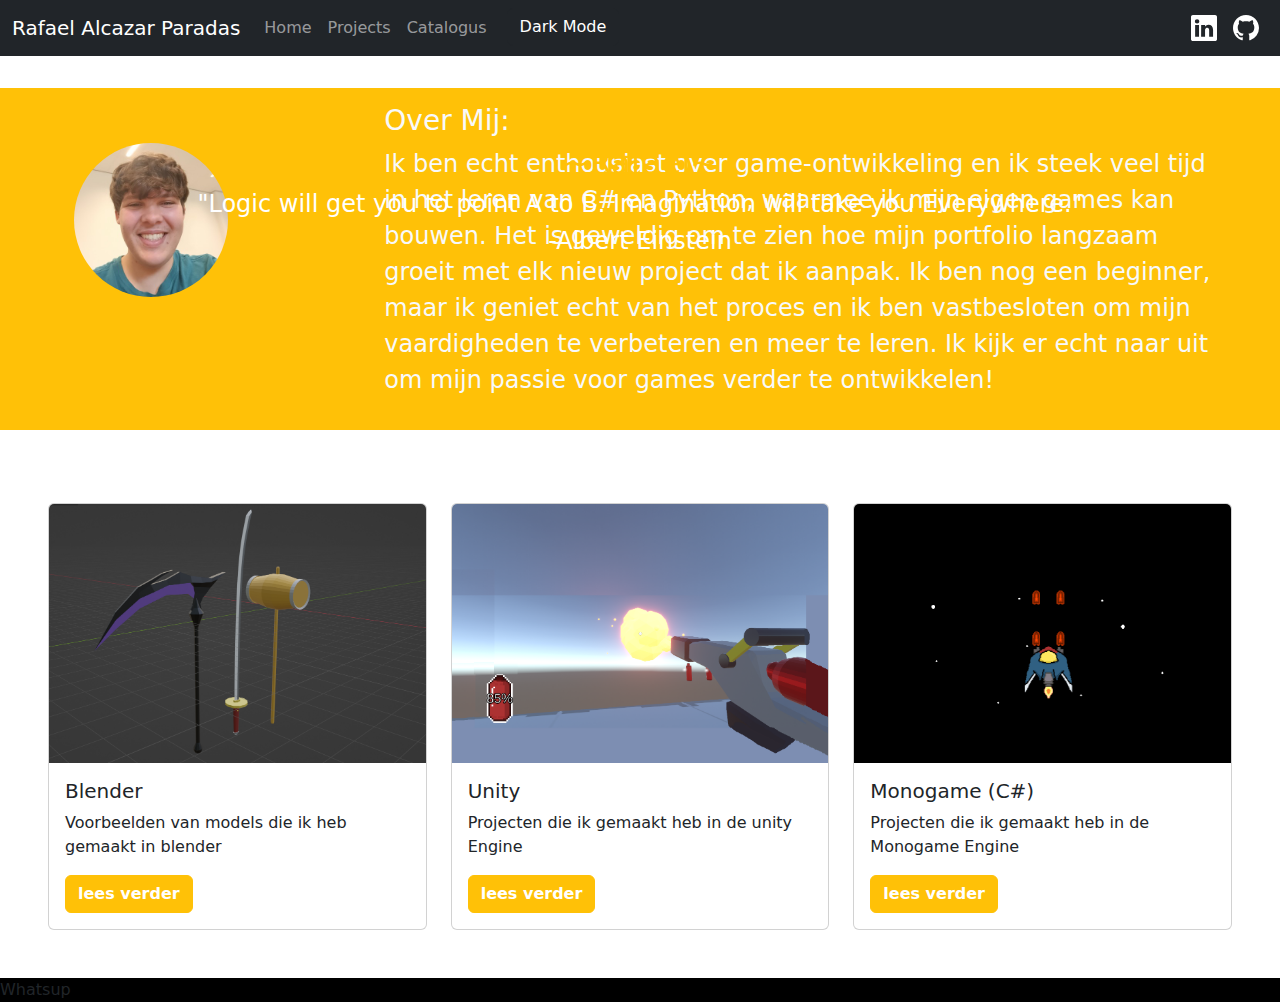
==== commit 73d55dd1: "Feat: Thumbnail Voor op de voorpagina" ====
--- a/index.html
+++ b/index.html
@@ -63,6 +63,21 @@
         </div>
     </nav>
 
+    <header>
+        <div class="card text-white border-0 ">
+            <img src="https://picsum.photos/id/180/2000/700?grayscale" class="card-img w-100 img-fluid rounded-0"
+                alt="Thumbnail">
+            <div class="card-img-overlay" style="margin-top: 10%">
+                <div class="text-center">
+                    <h2 class="card-title text-warning">~Rafael~</h2>
+                    <h4 class="card-title">"Logic will get you to point A to B. Imagination will take you Everywhere."</h4>
+                    <h4 class="card-title">-Albert Einstein</h4>
+                </div>
+            </div>
+        </div>
+    </header>
+
+
     <!--Bottom text-->
     <div class="row justify-content-center container.fluid bg-warning HeaderClass">
         <div class="col-xl-2 container rounded-1">
@@ -87,7 +102,7 @@
     <div id="Projects" class="row justify-content-center row-cols-1 row-cols-md-3 g-4 p-5">
         <div class="col">
             <div class="card h-100">
-                <img src="Blender.png" class="card-img-top" alt="Blender">
+                <img src="Blender/Photos/Blender.png" class="card-img-top" alt="Blender">
                 <div class="card-body">
                     <h5 class="card-title">Blender</h5>
                     <p class="card-text">Voorbeelden van models die ik heb gemaakt in blender</p>
@@ -97,7 +112,7 @@
         </div>
         <div class="col">
             <div class="card h-100">
-                <img src="FlamethrowerTechDemo.png" class="card-img-top" alt="Unity">
+                <img src="Photos/FlamethrowerTechDemo.png" class="card-img-top" alt="Unity">
                 <div class="card-body">
                     <h5 class="card-title">Unity</h5>
                     <p class="card-text">Projecten die ik gemaakt heb in de unity Engine</p>
@@ -107,7 +122,7 @@
         </div>
         <div class="col">
             <div class="card h-100">
-                <img src="SpaceShooter.png" class="card-img-top" alt="monogame">
+                <img src="Photos/SpaceShooter.png" class="card-img-top" alt="monogame">
                 <div class="card-body">
                     <h5 class="card-title">Monogame (C#)</h5>
                     <p class="card-text">Projecten die ik gemaakt heb in de Monogame Engine</p>
@@ -118,4 +133,8 @@
     </div>
 </body>
 
+<footer>
+    <div class="bg-black"> Whatsup</div>
+</footer>
+
 </html>